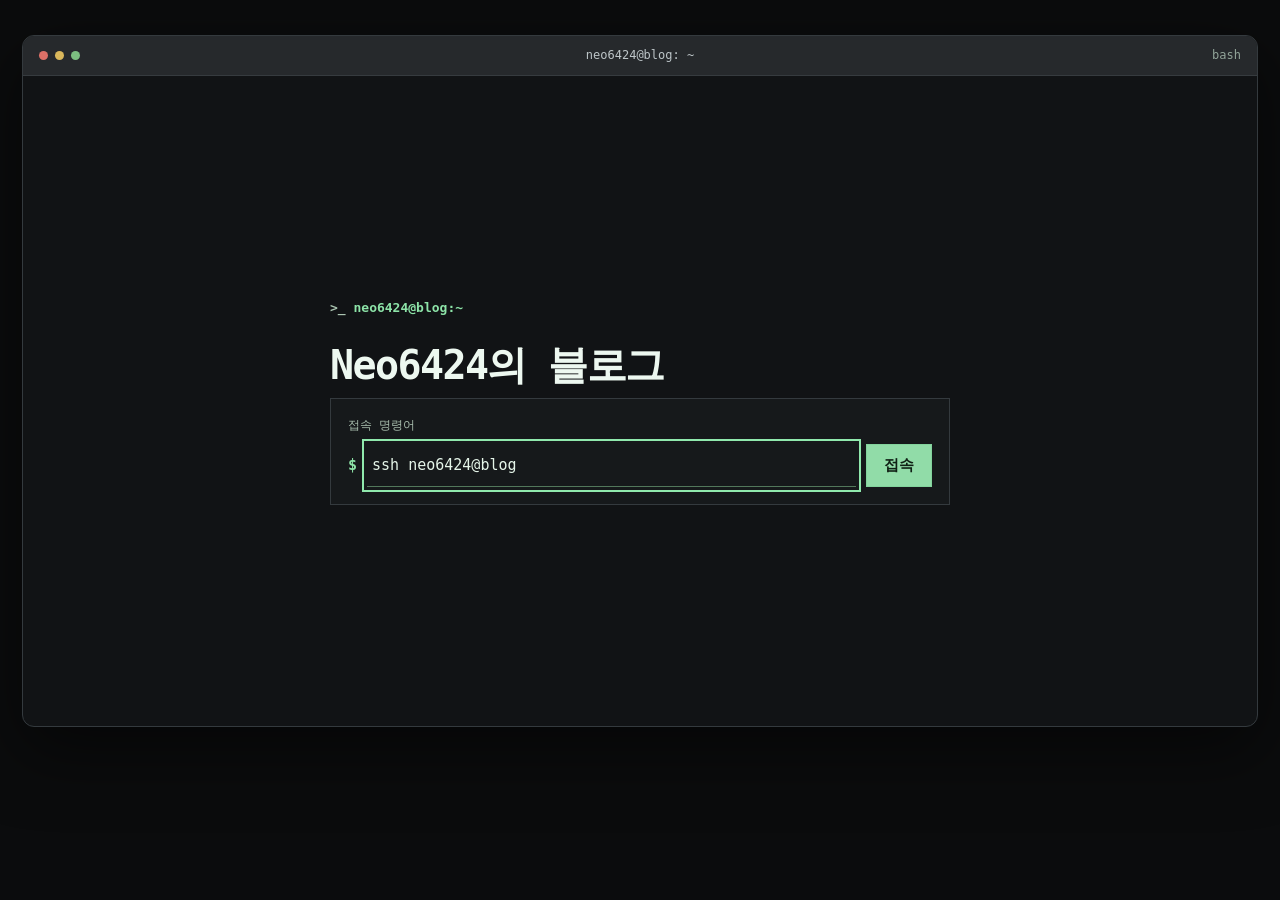
==== index.html @ 11818a2f "Improve hidden room and remove coursework project" ====
<!doctype html>
<html lang="ko">
<head>
  <meta charset="utf-8">
  <meta name="viewport" content="width=device-width, initial-scale=1">
  <meta name="description" content="Neo6424의 보안, 개발, 디지털 증거 프로젝트와 기록">
  <title>Neo6424의 블로그</title>
  <link rel="stylesheet" href="style.css?v=11">
  <script src="posts.js?v=4" defer></script>
  <script src="app.js?v=11" defer></script>
</head>
<body>
  <div class="terminal-window">
  <div class="terminal-bar" aria-hidden="true"><span class="terminal-dots"><i></i><i></i><i></i></span><span class="terminal-path">neo6424@blog: ~</span><span class="terminal-shell">bash</span></div>
  <section id="entry-screen" class="entry-screen" aria-labelledby="entry-title">
    <div class="entry-content">
      <p class="entry-eyebrow">neo6424@blog:~</p>
      <h1 id="entry-title">Neo6424의 블로그</h1>
      <form id="entry-form" class="entry-form" autocomplete="off">
        <label for="entry-input">접속 명령어</label>
        <div class="entry-input-row"><span aria-hidden="true">$</span><input id="entry-input" name="command" type="text" autofocus value="ssh neo6424@blog" spellcheck="false" aria-describedby="entry-error"><button type="submit">접속</button></div>
      </form>
      <p id="entry-error" class="entry-error" role="status" aria-live="polite"></p>
    </div>
  </section>
  <div id="blog-shell" hidden>
  <a class="skip" href="#content">본문으로 건너뛰기</a>
  <header class="site-header">
    <div class="container header-inner">
      <a class="site-title" href="./">Neo6424<span>.</span></a>
      <a class="github-link" href="https://github.com/Neo6424">GitHub <span aria-hidden="true">↗</span></a>
    </div>
  </header>
  <main class="container" id="content">
    <section class="intro" aria-labelledby="intro-title">
      <p class="intro-kicker"><span class="prompt-user">neo6424@blog</span><span class="prompt-separator">:</span><span class="prompt-path">~</span><span class="prompt-sign">$</span> <span class="prompt-label">접속 완료</span></p>
      <h1 id="intro-title">Neo6424의 블로그</h1>
      <p class="intro-description">학습 기록</p>
    </section>
    <section class="console" aria-labelledby="console-title">
      <div class="console-heading"><h2 id="console-title">터미널</h2><span id="current-path-heading">~</span></div>
      <div id="terminal-output" class="terminal-output" role="log" aria-live="polite" aria-relevant="additions text" tabindex="0" aria-label="명령 실행 결과"></div>
      <form id="terminal-form" class="terminal-form" autocomplete="off">
        <label for="terminal-input" class="sr-only">터미널 명령어</label>
        <span class="terminal-prompt" aria-hidden="true"><b>neo6424@blog</b>:<em id="current-path">~</em>$</span>
        <input id="terminal-input" type="text" placeholder="ls 입력 후 Enter" spellcheck="false" aria-describedby="terminal-hint terminal-location">
        <button type="submit">실행</button>
      </form>
      <p class="terminal-hint" id="terminal-hint"><code>ls</code>로 둘러보기 · <code>help</code>로 명령어 보기 · <kbd>Tab</kbd> 자동 완성</p>
      <span class="sr-only" id="terminal-location" aria-live="polite">현재 위치: /home/neo6424</span>
    </section>
    <div class="layout" id="content-panel" hidden>
      <aside class="sidebar" id="category-panel" aria-label="카테고리" hidden>
        <h2>카테고리</h2>
        <div id="filters" class="filters" role="group" aria-label="카테고리 필터"></div>
      </aside>
      <section class="archive" aria-label="콘텐츠">
        <section class="projects" id="projects-panel" aria-labelledby="projects-title" hidden>
          <div class="projects-heading"><div><p class="section-label">SELECTED WORK</p><h2 id="projects-title">GitHub 프로젝트</h2></div><a href="https://github.com/Neo6424?tab=repositories">전체 보기 <span aria-hidden="true">↗</span></a></div>
          <div class="project-grid">
            <a class="project-card" href="https://github.com/Neo6424/evidencebridge">
              <span class="project-type">DIGITAL EVIDENCE <span aria-hidden="true">↗</span></span>
              <h3>EvidenceBridge</h3>
              <p>합성 로그와 SHA-256 해시를 활용한 디지털 증거 무결성 검증 데모</p>
              <span class="project-tech">Python · Solidity · 로컬 EVM</span>
            </a>
          </div>
        </section>
        <div id="posts-panel" hidden>
        <div class="write-area">
          <label for="write-category">새 글 카테고리</label>
          <select id="write-category"></select>
          <a id="write-link" class="write-link" href="https://github.com/Neo6424/Neo6424.github.io/issues/new">글쓰기</a>
          <details class="write-help"><summary>글쓰기 안내</summary><p>GitHub 로그인 후 제목 앞의 카테고리를 유지하고 작성해 주세요. 글은 공개됩니다.</p></details>
        </div>
        <div class="archive-header">
          <div><h2 id="archive-title">전체 글</h2><p id="result-count" aria-live="polite"></p></div>
          <label class="search"><span class="sr-only">글 검색</span><input id="search" type="search" placeholder="글 검색"></label>
        </div>
        <div id="post-list" class="post-list"></div>
        <p id="load-status" role="status" aria-live="polite"></p>
        <p id="empty" class="empty" hidden>해당하는 글이 없습니다.</p>
        </div>
      </section>
    </div>
  </main>
  <footer class="container footer">© Neo6424</footer>
  </div>
  </div>
  <dialog id="post-dialog" aria-labelledby="dialog-title">
    <button class="dialog-close" type="button" aria-label="글 닫기">×</button>
    <div id="dialog-content"></div>
  </dialog>
</body>
</html>
---- style.css ----
:root {
  color-scheme: dark;
  font-family: ui-monospace, 'Cascadia Code', Consolas, 'Malgun Gothic', monospace;
  color: #d5dfd9;
  background: #0b0c0d;
  font-size: 15px;
}
* { box-sizing: border-box; }
[hidden] { display: none !important; }
body { margin: 0; padding: 35px 22px; line-height: 1.65; background: #0b0c0d; }
a { color: inherit; text-decoration: none; }
button, input, select { font: inherit; }
button, summary { cursor: pointer; }
button:focus-visible, a:focus-visible, input:focus-visible, select:focus-visible, summary:focus-visible, .terminal-output:focus-visible { outline: 2px solid #90e9ad; outline-offset: 3px; }
.container { width: min(1100px, calc(100% - 72px)); margin: 0 auto; }
.sr-only { position: absolute; width: 1px; height: 1px; padding: 0; margin: -1px; overflow: hidden; clip: rect(0,0,0,0); white-space: nowrap; border: 0; }
.skip { position: absolute; z-index: 10; top: -100px; left: 16px; padding: 8px 12px; background: #d5f3df; color: #102318; }
.skip:focus { top: 8px; }
.terminal-window { max-width: 1240px; margin: 0 auto; overflow: hidden; border: 1px solid #343a3e; border-radius: 12px; background: #111315; box-shadow: 0 22px 70px #0008; }
.terminal-bar { display: flex; align-items: center; justify-content: space-between; height: 40px; padding: 0 16px; border-bottom: 1px solid #363b3f; background: #26292c; color: #bdc5c8; font-size: 12px; }
.terminal-dots { display: flex; gap: 7px; width: 54px; }
.terminal-dots i { display: block; width: 9px; height: 9px; border-radius: 50%; background: #db7067; }
.terminal-dots i:nth-child(2) { background: #d9b75b; }
.terminal-dots i:nth-child(3) { background: #7cbf80; }
.terminal-shell { width: 54px; text-align: right; color: #91a398; }
.entry-screen { display: grid; min-height: min(650px, calc(100vh - 112px)); place-items: center; padding: 60px 36px; }
.entry-content { width: min(100%, 620px); }
.entry-eyebrow { margin: 0 0 14px; color: #8de4a8; font-weight: 700; font-size: 13px; }
.entry-eyebrow::before { content: '>_ '; color: #abc5b1; }
.entry-content h1 { margin: 0; color: #edf8f0; font-size: clamp(27px, 4vw, 40px); letter-spacing: -.04em; }
.entry-description { margin: 12px 0 30px; color: #b4c7b9; font-family: 'Malgun Gothic', system-ui, sans-serif; font-size: 14px; }
.entry-form { border: 1px solid #343a3e; background: #16191b; padding: 17px; }
.entry-form label { display: block; margin-bottom: 8px; color: #a8bdad; font-size: 12px; }
.entry-input-row { display: flex; align-items: center; gap: 10px; }
.entry-input-row > span { color: #8de4a8; font-weight: 700; }
.entry-input-row input { min-width: 0; flex: 1; padding: 9px 5px; border: 0; border-bottom: 1px solid #52785b; border-radius: 0; background: transparent; color: #e5f5e9; caret-color: #8de4a8; }
.entry-input-row button { border: 1px solid #82d39c; border-radius: 0; padding: 8px 17px; background: #91dca8; color: #102015; font-weight: 700; }
.entry-input-row button:hover { background: #b1f1c2; }
.entry-note, .entry-error { margin: 14px 0 0; color: #96aa9c; font-family: 'Malgun Gothic', system-ui, sans-serif; font-size: 12px; }
.entry-error:empty { display: none; }
.entry-error { color: #f3b2a9; }
.site-header { border-bottom: 1px solid #25352b; }
.header-inner { min-height: 64px; display: flex; align-items: center; justify-content: space-between; gap: 16px; }
.site-title { color: #dbe9de; font-weight: 750; font-size: 17px; }
.site-title::before { content: '~/'; color: #7cce99; margin-right: 4px; }
.site-title span { color: #80daa0; }
.github-link { border: 1px solid #3c5054; color: #93d9e3; padding: 6px 12px; font-size: 13px; }
.github-link:hover { color: #b8ffd0; border-color: #71c18b; background: #1d2d22; }
.intro { padding: 44px 0 34px; border-bottom: 1px solid #26392d; }
.intro-kicker { margin: 0 0 15px; color: #82988a; font-size: 13px; overflow-wrap: anywhere; }
.prompt-user, .terminal-prompt b { color: #8de4a8; font-weight: 700; }
.prompt-separator { color: #d8e4da; }
.prompt-path, .terminal-prompt em { color: #9fbef4; font-style: normal; }
.prompt-sign { color: #d8e4da; padding: 0 6px 0 2px; }
.prompt-label { color: #a9bcb0; }
.intro h1 { margin: 0; font-size: clamp(27px, 4vw, 40px); line-height: 1.25; letter-spacing: -.045em; color: #eef7f0; }
.intro-description { margin: 14px 0 20px; color: #b1c1b5; font-family: 'Malgun Gothic', system-ui, sans-serif; line-height: 1.8; }
.intro-tags { display: flex; flex-wrap: wrap; gap: 8px; }
.intro-tags span { padding: 3px 9px; border: 1px solid #36543f; color: #9cd7ae; background: #19271d; font-size: 12px; }
.intro-tags span::before { content: '#'; color: #6b9c7a; margin-right: 3px; }
.console { margin: 32px 0 30px; border: 1px solid #343a3e; background: #111315; }
.console-heading { display: flex; justify-content: space-between; gap: 15px; align-items: center; padding: 10px 16px; border-bottom: 1px solid #343a3e; background: #1d2022; }
.console-heading h2 { margin: 0; color: #d8eddd; font-size: 14px; }
.console-heading h2::before { content: '>_'; color: #8ee4a8; margin-right: 10px; }
.console-heading span { min-width: 0; color: #91aa98; font-size: 11px; text-align: right; overflow-wrap: anywhere; }
.terminal-output { min-height: 66px; max-height: min(55vh, 520px); overflow-y: auto; overflow-x: hidden; overscroll-behavior: contain; scrollbar-color: #667983 #171b1d; padding: 18px 20px 12px; color: #e1e7e9; white-space: pre-wrap; overflow-wrap: anywhere; line-height: 1.75; }
.terminal-command-line { margin: 8px 0 12px; color: #9de9b0; font-weight: 700; }
.help-grid { display: grid; gap: 2px; margin: 8px 0 20px; padding: 6px 0; border-top: 1px solid #39434a; border-bottom: 1px solid #39434a; white-space: normal; }
.help-row { display: grid; grid-template-columns: minmax(140px, 190px) minmax(0, 1fr); align-items: baseline; gap: 20px; padding: 10px 8px; border-bottom: 1px solid #242a2e; }
.help-row:last-child { border-bottom: 0; }
.help-command { color: #9bc6ff; font-weight: 700; overflow-wrap: anywhere; }
.help-description { color: #e0e5e8; font-family: 'Malgun Gothic', system-ui, sans-serif; font-size: 14px; line-height: 1.6; }
.directory-list { display: grid; gap: 20px; margin: 10px 0 24px; white-space: normal; }
.directory-group { display: grid; grid-template-columns: repeat(2, minmax(0, 1fr)); column-gap: 24px; align-content: start; }
.directory-heading { grid-column: 1 / -1; margin: 0; padding: 8px 2px; border-bottom: 1px solid #465158; color: #a7b7bf; font: 600 12px/1.5 'Malgun Gothic', system-ui, sans-serif; letter-spacing: .02em; }
.directory-item { display: grid; grid-template-columns: minmax(0, 1fr) auto auto; align-items: center; gap: 10px; min-width: 0; min-height: 49px; padding: 10px 8px; border: 0; border-bottom: 1px solid #30383d; background: transparent; color: #e6eced; text-align: left; transition: background-color .15s, border-color .15s; }
.directory-item:hover { border-color: #6f9fd1; background: #1e292e; }
.directory-item:focus-visible { position: relative; z-index: 1; outline-color: #9bc6ff; outline-offset: -2px; }
.directory-name { min-width: 0; color: #eef2f3; font: 600 14px/1.5 'Malgun Gothic', system-ui, sans-serif; overflow-wrap: anywhere; }
.directory-alias { color: #91c3ff; font: 600 12px/1.5 ui-monospace, 'Cascadia Code', Consolas, monospace; white-space: nowrap; }
.directory-chevron { color: #8da5ad; font-size: 16px; line-height: 1; }
.directory-item:hover .directory-name, .directory-item:hover .directory-chevron { color: #b9eaff; }
.terminal-back { display: inline-flex; align-items: center; min-height: 40px; margin: 0 0 14px; padding: 7px 12px; border: 1px solid #536874; border-radius: 3px; background: #192126; color: #b8dcff; font: 600 13px/1.5 'Malgun Gothic', system-ui, sans-serif; }
.terminal-back:hover { border-color: #91c3ff; background: #25333c; color: #edf8ff; }
.terminal-card-grid { display: grid; grid-template-columns: repeat(auto-fit, minmax(170px, 1fr)); gap: 10px; margin: 12px 0 18px; white-space: normal; }
.terminal-card { display: flex; flex-direction: column; align-items: flex-start; justify-content: center; gap: 5px; min-width: 0; min-height: 78px; padding: 13px 16px; border: 1px solid #3a454d; background: #1a1e21; color: #e0e5e8; text-align: left; line-height: 1.45; transition: background-color .15s, border-color .15s; }
.terminal-card:hover { border-color: #80b6ff; background: #222b32; }
.terminal-card--directory { color: #8ebcff; }
.terminal-card--project { color: #8edce8; }
.terminal-card--posts { color: #dce3e6; }
.terminal-card-name { color: inherit; font-weight: 700; overflow-wrap: anywhere; }
.terminal-card-desc { color: #c2cbd0; font: 13px/1.55 'Malgun Gothic', system-ui, sans-serif; }
.terminal-view { margin: 12px 0 22px; padding: 18px; border: 1px solid #3a454d; background: #161a1c; white-space: normal; }
.terminal-view-heading { margin: 0 0 14px; color: #e7edef; font-size: 16px; line-height: 1.45; }
.terminal-view-note { margin: 10px 0; color: #c2cbd0; font: 13px/1.65 'Malgun Gothic', system-ui, sans-serif; }
.terminal-actions { display: flex; flex-wrap: wrap; align-items: center; gap: 10px; margin: 14px 0 4px; }
.terminal-actions label { display: inline-flex; flex-wrap: wrap; align-items: center; gap: 8px; color: #e0e5e8; font-family: 'Malgun Gothic', system-ui, sans-serif; font-size: 13px; }
.terminal-action { min-height: 40px; padding: 8px 12px; border: 1px solid #50616c; background: #20282d; color: #e5f0f1; font-size: 13px; }
a.terminal-action { display: inline-flex; align-items: center; border-color: #6cb783; background: #90dca6; color: #102015; font-weight: 700; }
a.terminal-action:hover { background: #b1f1c2; }
.terminal-project-grid { display: grid; grid-template-columns: repeat(auto-fit, minmax(210px, 1fr)); gap: 10px; }
.terminal-project { display: flex; flex-direction: column; gap: 8px; min-width: 0; padding: 16px; border: 1px solid #3a454d; background: #1a1e21; }
.terminal-project:hover { border-color: #80b6ff; background: #222b32; }
.terminal-project strong { color: #8edce8; font-size: 15px; }
.terminal-project span { color: #d0d9dc; font: 13px/1.65 'Malgun Gothic', system-ui, sans-serif; }
.terminal-output p { margin: 0 0 5px; }
.terminal-form { display: flex; align-items: center; gap: 10px; padding: 10px 16px; }
.terminal-prompt { flex: none; white-space: nowrap; color: #d1dfd4; }
.terminal-form input { min-width: 0; flex: 1; padding: 8px 4px; border: 0; border-bottom: 1px solid #385b42; outline-offset: 0; border-radius: 0; background: transparent; color: #eef8f0; caret-color: #90e9ad; }
.terminal-form input::placeholder { color: #82958a; }
.terminal-form button { padding: 7px 13px; border: 1px solid #52795c; border-radius: 0; color: #b8eac6; background: #1a2d20; }
.terminal-form button:hover { background: #294634; }
.terminal-hint { margin: 0; padding: 0 16px 14px; color: #93a79a; font-family: 'Malgun Gothic', system-ui, sans-serif; font-size: 12px; }
.layout { display: grid; grid-template-columns: 220px minmax(0, 1fr); gap: 30px; align-items: start; padding-bottom: 72px; }
.layout[data-panel="projects"] { grid-template-columns: minmax(0, 1fr); }
.sidebar { border: 1px solid #343a3e; padding: 18px 12px; background: #191c1e; }
.sidebar h2, .projects-heading h2, .archive-header h2 { margin: 0; color: #dcece0; }
.sidebar h2 { margin: 0 10px 12px; font-size: 13px; }
.sidebar h2::before { content: '~/'; color: #85d89d; }
.filters { display: flex; flex-direction: column; gap: 4px; }
.filter { padding: 8px 10px; border: 0; text-align: left; background: transparent; color: #bdcbc0; font-size: 13px; }
.filter::before { content: './'; color: #82adf3; margin-right: 4px; }
.filter:hover, .filter.active { background: #23392a; color: #c8f6d5; }
.filter.active { box-shadow: inset 2px 0 #85e1a0; font-weight: 700; }
.archive { min-width: 0; }
.projects { margin-bottom: 28px; }
.projects-heading { display: flex; align-items: end; justify-content: space-between; gap: 16px; margin-bottom: 13px; }
.section-label { margin: 0 0 2px; color: #86c79b; font-size: 11px; letter-spacing: .08em; }
.section-label::before { content: '// '; color: #617e69; }
.projects-heading h2, .archive-header h2 { font-size: 19px; }
.projects-heading > a { color: #a6cab0; font-size: 12px; white-space: nowrap; }
.projects-heading > a:hover { text-decoration: underline; }
.project-grid { display: grid; grid-template-columns: repeat(2, minmax(0, 1fr)); gap: 12px; }
.project-card { display: flex; flex-direction: column; min-height: 170px; padding: 18px; border: 1px solid #39434a; background: #191c1e; transition: border-color .16s ease, background-color .16s ease; }
.project-card:hover { border-color: #80b6ff; background: #21272b; }
.project-type { display: flex; justify-content: space-between; color: #8edce8; font-size: 11px; letter-spacing: .04em; }
.project-type span { color: #a1b9a8; }
.project-card h3 { margin: 12px 0 5px; color: #e3f0e5; font-size: 16px; }
.project-card h3::before { content: './'; color: #86d39f; }
.project-card p { margin: 0 0 16px; color: #b2c2b6; font-family: 'Malgun Gothic', system-ui, sans-serif; font-size: 13px; line-height: 1.7; }
.project-tech { margin-top: auto; color: #8da997; font-size: 11px; }
.write-area { display: flex; align-items: center; flex-wrap: wrap; gap: 8px; margin-bottom: 29px; padding: 12px; border: 1px dashed #3a5542; font-size: 13px; }
.write-area label { color: #b9cdc0; }
.write-area select { max-width: 100%; padding: 8px; border: 1px solid #46604c; border-radius: 0; color: #e3f0e5; background: #15231a; }
.write-link { display: inline-block; padding: 8px 14px; color: #102015; background: #91dca8; font-weight: 700; }
.write-link:hover { background: #b1f1c2; }
.write-help { margin-left: auto; color: #afc3b4; font-size: 12px; }
.write-help p { max-width: 300px; margin: 6px 0 0; font-family: 'Malgun Gothic', system-ui, sans-serif; }
.archive-header { display: flex; justify-content: space-between; align-items: end; gap: 16px; padding-bottom: 14px; border-bottom: 1px solid #344c3a; }
.archive-header h2::before { content: '$ '; color: #81d99c; }
.archive-header p { margin: 3px 0 0; color: #94ad9b; font-size: 12px; }
.search input { width: 180px; padding: 9px 10px; border: 1px solid #405c48; border-radius: 0; color: #e1f0e3; background: #111b14; }
.search input::placeholder { color: #91a69a; }
.post { display: block; width: 100%; padding: 20px 5px; border: 0; border-bottom: 1px solid #293c2e; text-align: left; color: inherit; background: transparent; }
.post:hover h3 { color: #a4e9b8; }
.post-category { color: #8fdaa5; font-size: 12px; }
.post h3 { margin: 5px 0; color: #e0eee3; font-size: 17px; }
.post p { margin: 0; color: #a8bbad; font-family: 'Malgun Gothic', system-ui, sans-serif; font-size: 13px; }
.empty, #load-status { margin: 0; padding: 22px 0; color: #a2b6a8; font-size: 13px; }
.footer { padding: 20px 0 28px; border-top: 1px solid #293b2e; color: #8ca293; font-size: 12px; }
dialog { position: fixed; width: min(700px, calc(100% - 32px)); max-height: min(80vh, 800px); padding: 44px; border: 1px solid #4c7257; border-radius: 0; color: #dbe9de; background: #191c1e; box-shadow: 0 18px 55px #0008; }
dialog::backdrop { background: #000b; }
.dialog-close { position: absolute; top: 12px; right: 15px; width: 36px; height: 36px; border: 0; color: #cce4d1; background: transparent; font-size: 27px; line-height: 1; }
.dialog-close:hover { background: #294131; }
.dialog-category { margin: 0 0 8px; color: #96d5a8; font-size: 12px; }
dialog h2 { margin: 0 0 22px; color: #eaf6ed; font-size: 24px; line-height: 1.4; }
.dialog-text p { margin: 0 0 18px; color: #c5d5c9; font-family: 'Malgun Gothic', system-ui, sans-serif; line-height: 1.8; white-space: pre-line; overflow-wrap: anywhere; }
.dialog-text a, .edit-link { color: #a4e8b5; text-decoration: underline; overflow-wrap: anywhere; }
.dialog-text pre { overflow-x: auto; padding: 16px; background: #0b130d; border: 1px solid #304a37; }
.dialog-text code { font-family: ui-monospace, Consolas, monospace; }
.post-image { display: block; max-width: 100%; height: auto; margin: 16px 0; }
.edit-link { display: inline-block; margin-top: 12px; font-size: 13px; }
@media (max-width: 700px) {
  body { padding: 12px; }
  .terminal-window { border-radius: 8px; }
  .entry-screen { min-height: min(560px, calc(100vh - 65px)); padding: 40px 22px; }
  .entry-description { margin-bottom: 24px; }
  .container { width: calc(100% - 32px); }
  .header-inner { min-height: 57px; }
  .intro { padding: 31px 0 25px; }
  .console { margin: 22px 0; }
  .terminal-form { flex-wrap: wrap; gap: 5px 9px; }
  .terminal-form input { flex-basis: 45%; }
  .terminal-prompt { flex-basis: 100%; font-size: 12px; white-space: normal; overflow-wrap: anywhere; }
  .layout { display: block; padding-bottom: 50px; }
  .sidebar { margin-bottom: 24px; padding: 14px; }
  .filters { flex-direction: row; flex-wrap: wrap; gap: 4px; }
  .filter { padding: 7px 9px; }
  .write-help { width: 100%; margin: 0; }
  .search input { width: 135px; }
  dialog { padding: 46px 24px 30px; }
}
@media (max-width: 470px) {
  .directory-group { grid-template-columns: minmax(0, 1fr); }
  .directory-item { min-height: 48px; padding: 10px 6px; }
  .project-grid { grid-template-columns: 1fr; }
  .project-card { min-height: 0; }
  .terminal-bar { padding: 0 12px; }
  .terminal-path { font-size: 11px; }
  .console-heading { padding: 9px 12px; }
  .terminal-output { padding: 12px 12px 10px; }
  .help-row { grid-template-columns: 1fr; gap: 3px; padding: 10px 4px; }
  .terminal-view { padding: 14px; }
  .terminal-project-grid { grid-template-columns: 1fr; }
  .terminal-form { padding: 10px 12px; }
  .terminal-hint { padding: 0 12px 12px; }
}
@media (prefers-reduced-motion: reduce) { .project-card, .terminal-card, .directory-item { transition: none; } }
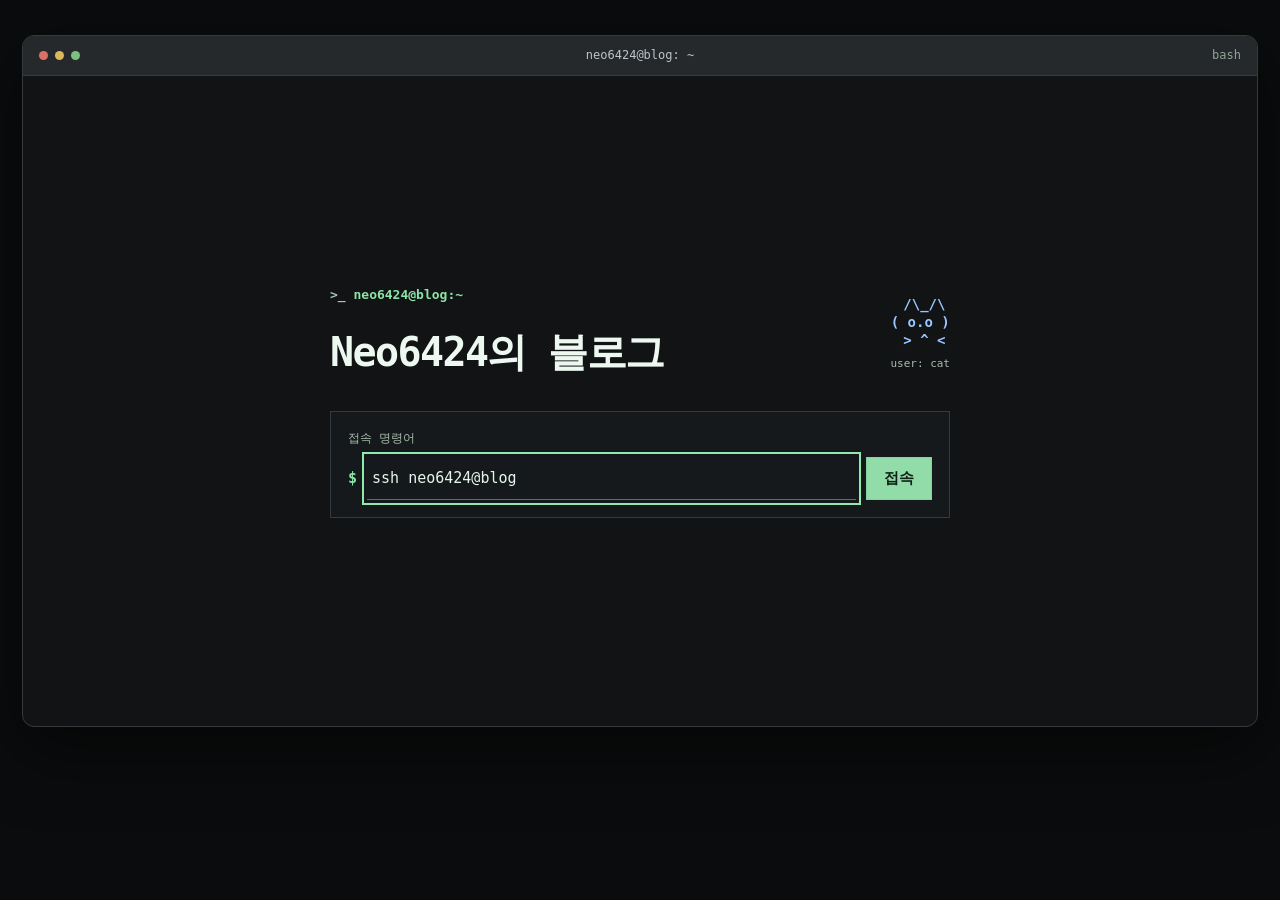
==== commit a605691b: "Add cat login hint" ====
--- a/index.html
+++ b/index.html
@@ -5,17 +5,27 @@
   <meta name="viewport" content="width=device-width, initial-scale=1">
   <meta name="description" content="Neo6424의 보안, 개발, 디지털 증거 프로젝트와 기록">
   <title>Neo6424의 블로그</title>
-  <link rel="stylesheet" href="style.css?v=11">
+  <link rel="stylesheet" href="style.css?v=12">
   <script src="posts.js?v=4" defer></script>
-  <script src="app.js?v=11" defer></script>
+  <script src="app.js?v=12" defer></script>
 </head>
 <body>
   <div class="terminal-window">
   <div class="terminal-bar" aria-hidden="true"><span class="terminal-dots"><i></i><i></i><i></i></span><span class="terminal-path">neo6424@blog: ~</span><span class="terminal-shell">bash</span></div>
   <section id="entry-screen" class="entry-screen" aria-labelledby="entry-title">
     <div class="entry-content">
-      <p class="entry-eyebrow">neo6424@blog:~</p>
-      <h1 id="entry-title">Neo6424의 블로그</h1>
+      <div class="entry-heading">
+        <div class="entry-heading-text">
+          <p class="entry-eyebrow">neo6424@blog:~</p>
+          <h1 id="entry-title">Neo6424의 블로그</h1>
+        </div>
+        <figure class="entry-cat">
+          <pre aria-hidden="true"> /\_/\
+( o.o )
+ &gt; ^ &lt;</pre>
+          <figcaption>user: cat</figcaption>
+        </figure>
+      </div>
       <form id="entry-form" class="entry-form" autocomplete="off">
         <label for="entry-input">접속 명령어</label>
         <div class="entry-input-row"><span aria-hidden="true">$</span><input id="entry-input" name="command" type="text" autofocus value="ssh neo6424@blog" spellcheck="false" aria-describedby="entry-error"><button type="submit">접속</button></div>
--- a/style.css
+++ b/style.css
@@ -25,9 +25,14 @@
 .terminal-shell { width: 54px; text-align: right; color: #91a398; }
 .entry-screen { display: grid; min-height: min(650px, calc(100vh - 112px)); place-items: center; padding: 60px 36px; }
 .entry-content { width: min(100%, 620px); }
+.entry-heading { display: flex; align-items: center; justify-content: space-between; gap: 16px; margin-bottom: 26px; }
+.entry-heading-text { min-width: 0; }
 .entry-eyebrow { margin: 0 0 14px; color: #8de4a8; font-weight: 700; font-size: 13px; }
 .entry-eyebrow::before { content: '>_ '; color: #abc5b1; }
 .entry-content h1 { margin: 0; color: #edf8f0; font-size: clamp(27px, 4vw, 40px); letter-spacing: -.04em; }
+.entry-cat { flex: none; margin: 0; color: #9bc6ff; text-align: center; }
+.entry-cat pre { margin: 0; font: 700 14px/1.3 ui-monospace, 'Cascadia Code', Consolas, monospace; }
+.entry-cat figcaption { margin-top: 6px; color: #a8bdad; font-size: 11px; }
 .entry-description { margin: 12px 0 30px; color: #b4c7b9; font-family: 'Malgun Gothic', system-ui, sans-serif; font-size: 14px; }
 .entry-form { border: 1px solid #343a3e; background: #16191b; padding: 17px; }
 .entry-form label { display: block; margin-bottom: 8px; color: #a8bdad; font-size: 12px; }
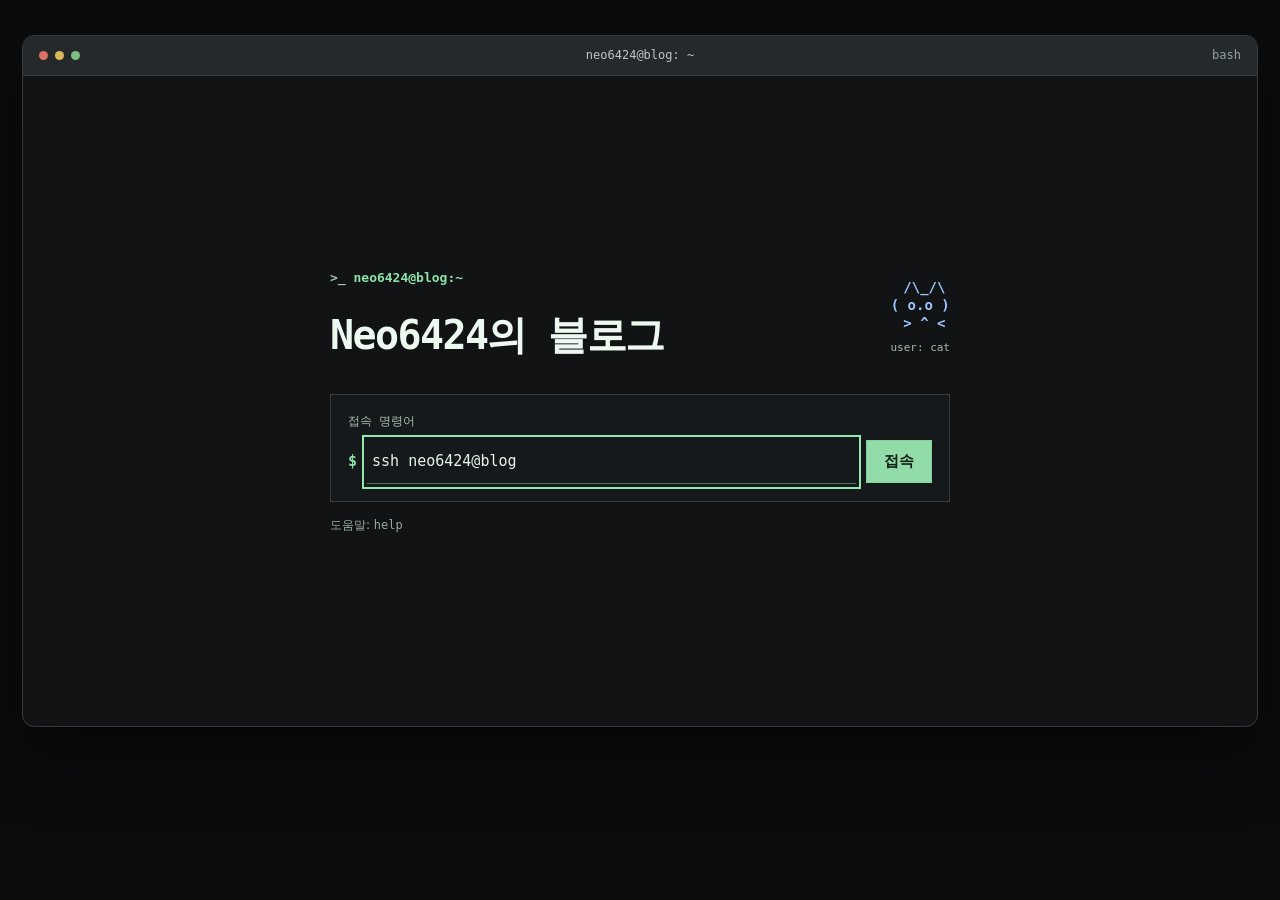
==== commit 25ce9d48: "Add login help and cat surprises" ====
--- a/index.html
+++ b/index.html
@@ -7,7 +7,7 @@
   <title>Neo6424의 블로그</title>
   <link rel="stylesheet" href="style.css?v=12">
   <script src="posts.js?v=4" defer></script>
-  <script src="app.js?v=12" defer></script>
+  <script src="app.js?v=13" defer></script>
 </head>
 <body>
   <div class="terminal-window">
@@ -30,6 +30,7 @@
         <label for="entry-input">접속 명령어</label>
         <div class="entry-input-row"><span aria-hidden="true">$</span><input id="entry-input" name="command" type="text" autofocus value="ssh neo6424@blog" spellcheck="false" aria-describedby="entry-error"><button type="submit">접속</button></div>
       </form>
+      <p class="entry-note">도움말: <code>help</code></p>
       <p id="entry-error" class="entry-error" role="status" aria-live="polite"></p>
     </div>
   </section>
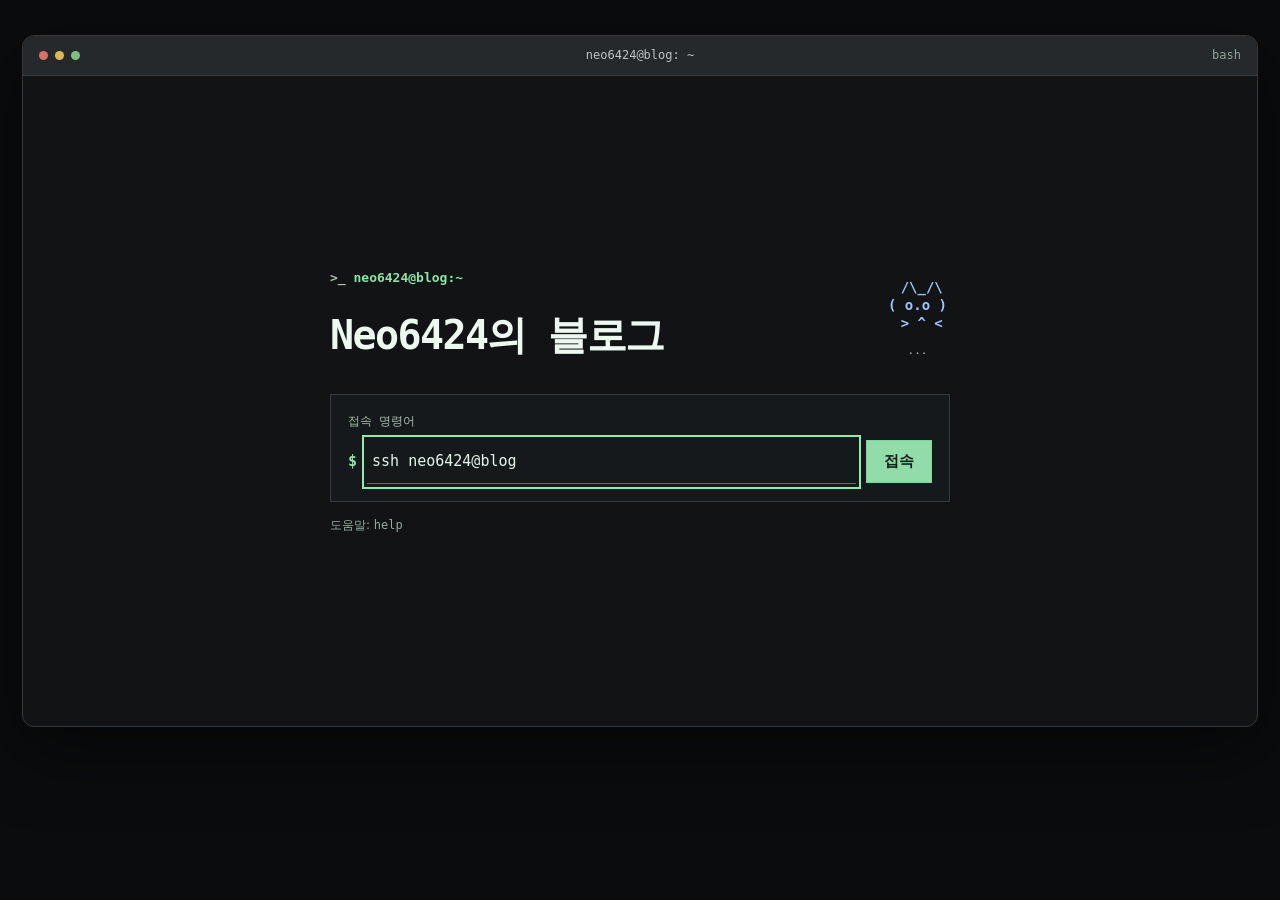
==== commit 2b150979: "Move blog cat and add entry interactions" ====
--- a/index.html
+++ b/index.html
@@ -5,9 +5,9 @@
   <meta name="viewport" content="width=device-width, initial-scale=1">
   <meta name="description" content="Neo6424의 보안, 개발, 디지털 증거 프로젝트와 기록">
   <title>Neo6424의 블로그</title>
-  <link rel="stylesheet" href="style.css?v=12">
+  <link rel="stylesheet" href="style.css?v=15">
   <script src="posts.js?v=4" defer></script>
-  <script src="app.js?v=13" defer></script>
+  <script src="app.js?v=15" defer></script>
 </head>
 <body>
   <div class="terminal-window">
@@ -20,10 +20,10 @@
           <h1 id="entry-title">Neo6424의 블로그</h1>
         </div>
         <figure class="entry-cat">
-          <pre aria-hidden="true"> /\_/\
-( o.o )
- &gt; ^ &lt;</pre>
-          <figcaption>user: cat</figcaption>
+          <button type="button" id="entry-cat-button" class="entry-cat-button" aria-label="고양이 만져보기">
+            <span class="entry-cat-art" aria-hidden="true"><span class="entry-cat-ears"> /\_/\</span><span>( o.o )</span><span> &gt; ^ &lt;</span></span>
+          </button>
+          <figcaption id="entry-cat-message" aria-live="polite">...</figcaption>
         </figure>
       </div>
       <form id="entry-form" class="entry-form" autocomplete="off">
@@ -44,9 +44,17 @@
   </header>
   <main class="container" id="content">
     <section class="intro" aria-labelledby="intro-title">
-      <p class="intro-kicker"><span class="prompt-user">neo6424@blog</span><span class="prompt-separator">:</span><span class="prompt-path">~</span><span class="prompt-sign">$</span> <span class="prompt-label">접속 완료</span></p>
-      <h1 id="intro-title">Neo6424의 블로그</h1>
-      <p class="intro-description">학습 기록</p>
+      <div class="intro-text">
+        <p class="intro-kicker"><span class="prompt-user">neo6424@blog</span><span class="prompt-separator">:</span><span class="prompt-path">~</span><span class="prompt-sign">$</span> <span class="prompt-label">접속 완료</span></p>
+        <h1 id="intro-title">Neo6424의 블로그</h1>
+        <p class="intro-description">학습 기록</p>
+      </div>
+      <aside class="header-cat" aria-label="블로그 고양이">
+        <span id="header-cat-speech" class="header-cat-speech">반가워요, 냥!</span>
+        <pre aria-hidden="true"> /\_/\
+( o.o )
+ &gt; ^ &lt;</pre>
+      </aside>
     </section>
     <section class="console" aria-labelledby="console-title">
       <div class="console-heading"><h2 id="console-title">터미널</h2><span id="current-path-heading">~</span></div>
--- a/style.css
+++ b/style.css
@@ -31,7 +31,12 @@
 .entry-eyebrow::before { content: '>_ '; color: #abc5b1; }
 .entry-content h1 { margin: 0; color: #edf8f0; font-size: clamp(27px, 4vw, 40px); letter-spacing: -.04em; }
 .entry-cat { flex: none; margin: 0; color: #9bc6ff; text-align: center; }
-.entry-cat pre { margin: 0; font: 700 14px/1.3 ui-monospace, 'Cascadia Code', Consolas, monospace; }
+.entry-cat-button { display: block; margin: 0 auto; padding: 3px; border: 0; background: transparent; color: inherit; }
+.entry-cat-art { display: block; font: 700 14px/1.3 ui-monospace, 'Cascadia Code', Consolas, monospace; white-space: pre; }
+.entry-cat-art span { display: block; }
+.entry-cat-ears { transition: transform 180ms ease; transform-origin: center bottom; }
+.entry-cat-button:hover .entry-cat-ears, .entry-cat-button:focus-visible .entry-cat-ears { transform: rotate(-7deg) translateY(-1px); }
+@media (prefers-reduced-motion: reduce) { .entry-cat-ears { transition: none; } .entry-cat-button:hover .entry-cat-ears, .entry-cat-button:focus-visible .entry-cat-ears { transform: none; } }
 .entry-cat figcaption { margin-top: 6px; color: #a8bdad; font-size: 11px; }
 .entry-description { margin: 12px 0 30px; color: #b4c7b9; font-family: 'Malgun Gothic', system-ui, sans-serif; font-size: 14px; }
 .entry-form { border: 1px solid #343a3e; background: #16191b; padding: 17px; }
@@ -49,9 +54,13 @@
 .site-title { color: #dbe9de; font-weight: 750; font-size: 17px; }
 .site-title::before { content: '~/'; color: #7cce99; margin-right: 4px; }
 .site-title span { color: #80daa0; }
+.header-cat { display: flex; align-items: center; gap: 9px; min-width: 0; }
+.header-cat pre { flex: none; margin: 0; color: #9bc6ff; font: 700 15px/1.3 ui-monospace, 'Cascadia Code', Consolas, monospace; }
+.header-cat-speech { max-width: 180px; padding: 4px 8px; border: 1px solid #3a4d42; color: #c1d6c7; background: #172019; font: 12px/1.45 'Malgun Gothic', system-ui, sans-serif; overflow-wrap: anywhere; }
 .github-link { border: 1px solid #3c5054; color: #93d9e3; padding: 6px 12px; font-size: 13px; }
 .github-link:hover { color: #b8ffd0; border-color: #71c18b; background: #1d2d22; }
-.intro { padding: 44px 0 34px; border-bottom: 1px solid #26392d; }
+.intro { display: flex; justify-content: space-between; align-items: center; gap: 24px; padding: 44px 0 34px; border-bottom: 1px solid #26392d; }
+.intro-text { min-width: 0; }
 .intro-kicker { margin: 0 0 15px; color: #82988a; font-size: 13px; overflow-wrap: anywhere; }
 .prompt-user, .terminal-prompt b { color: #8de4a8; font-weight: 700; }
 .prompt-separator { color: #d8e4da; }
@@ -196,6 +205,8 @@
   dialog { padding: 46px 24px 30px; }
 }
 @media (max-width: 470px) {
+  .intro { flex-direction: column; align-items: stretch; gap: 4px; }
+  .header-cat { align-self: flex-end; }
   .directory-group { grid-template-columns: minmax(0, 1fr); }
   .directory-item { min-height: 48px; padding: 10px 6px; }
   .project-grid { grid-template-columns: 1fr; }
